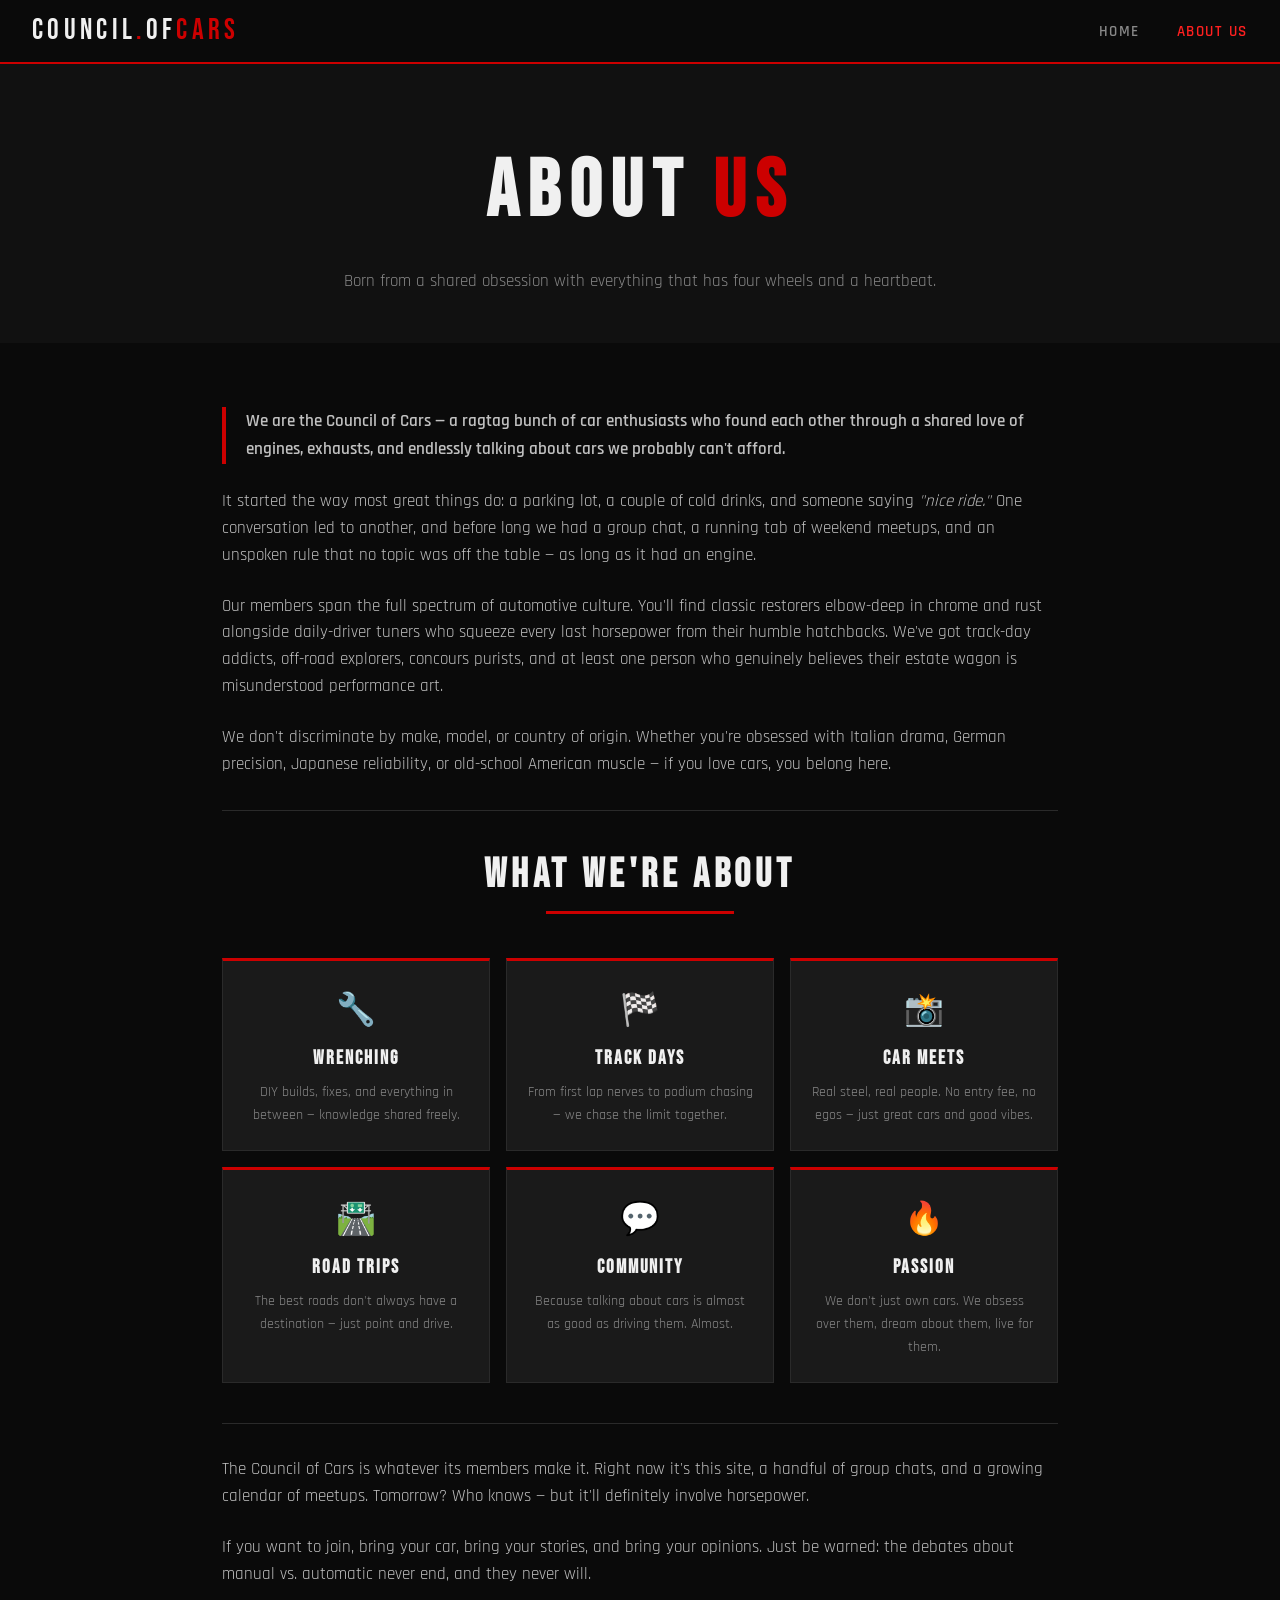
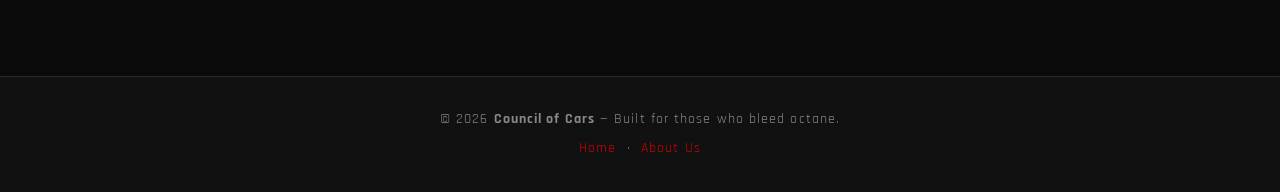
==== about.html @ 3a57ae69 "Add files via upload" ====
<!DOCTYPE html>
<html lang="en">
<head>
  <meta charset="UTF-8" />
  <meta name="viewport" content="width=device-width, initial-scale=1.0" />
  <title>Council of Cars — About Us</title>
  <meta name="description" content="We are the Council of Cars — a collective of petrolheads united by a passion for all things automotive." />
  <link rel="stylesheet" href="style.css" />
</head>
<body>

  <!-- ── HEADER ── -->
  <header>
    <a class="logo" href="index.html">Council<span>.</span>of<span>Cars</span></a>
    <nav>
      <a href="index.html">Home</a>
      <a href="about.html" class="active">About Us</a>
    </nav>
  </header>

  <!-- ── ABOUT HERO ── -->
  <section class="about-hero">
    <h1>About <span>Us</span></h1>
    <p>Born from a shared obsession with everything that has four wheels and a heartbeat.</p>
  </section>

  <!-- ── CONTENT ── -->
  <div class="about-content">

    <p class="about-intro">
      We are the Council of Cars — a ragtag bunch of car enthusiasts who found each other
      through a shared love of engines, exhausts, and endlessly talking about cars we probably
      can't afford.
    </p>

    <p>
      It started the way most great things do: a parking lot, a couple of cold drinks, and someone
      saying <em>"nice ride."</em> One conversation led to another, and before long we had a group
      chat, a running tab of weekend meetups, and an unspoken rule that no topic was off the table
      — as long as it had an engine.
    </p>

    <p>
      Our members span the full spectrum of automotive culture. You'll find classic restorers
      elbow-deep in chrome and rust alongside daily-driver tuners who squeeze every last
      horsepower from their humble hatchbacks. We've got track-day addicts, off-road explorers,
      concours purists, and at least one person who genuinely believes their estate wagon is
      misunderstood performance art.
    </p>

    <p>
      We don't discriminate by make, model, or country of origin. Whether you're obsessed with
      Italian drama, German precision, Japanese reliability, or old-school American muscle — if
      you love cars, you belong here.
    </p>

    <hr class="divider" />

    <!-- VALUES CARDS -->
    <div class="section-header" style="margin-bottom:1.5rem">
      <h2 class="section-title">What We're About</h2>
    </div>

    <div class="values-grid">
      <div class="value-card">
        <div class="icon">🔧</div>
        <h3>Wrenching</h3>
        <p>DIY builds, fixes, and everything in between — knowledge shared freely.</p>
      </div>
      <div class="value-card">
        <div class="icon">🏁</div>
        <h3>Track Days</h3>
        <p>From first lap nerves to podium chasing — we chase the limit together.</p>
      </div>
      <div class="value-card">
        <div class="icon">📸</div>
        <h3>Car Meets</h3>
        <p>Real steel, real people. No entry fee, no egos — just great cars and good vibes.</p>
      </div>
      <div class="value-card">
        <div class="icon">🛣️</div>
        <h3>Road Trips</h3>
        <p>The best roads don't always have a destination — just point and drive.</p>
      </div>
      <div class="value-card">
        <div class="icon">💬</div>
        <h3>Community</h3>
        <p>Because talking about cars is almost as good as driving them. Almost.</p>
      </div>
      <div class="value-card">
        <div class="icon">🔥</div>
        <h3>Passion</h3>
        <p>We don't just own cars. We obsess over them, dream about them, live for them.</p>
      </div>
    </div>

    <hr class="divider" />

    <p>
      The Council of Cars is whatever its members make it. Right now it's this site, a handful
      of group chats, and a growing calendar of meetups. Tomorrow? Who knows — but it'll
      definitely involve horsepower.
    </p>

    <p>
      If you want to join, bring your car, bring your stories, and bring your opinions.
      Just be warned: the debates about manual vs. automatic never end, and they never will.
    </p>

  </div><!-- /about-content -->

  <!-- ── FOOTER ── -->
  <footer>
    <p>© <span id="yr"></span> <strong>Council of Cars</strong> — Built for those who bleed octane.</p>
    <p style="margin-top:0.5rem">
      <a href="index.html">Home</a> &nbsp;·&nbsp; <a href="about.html">About Us</a>
    </p>
  </footer>

  <script>
    document.getElementById('yr').textContent = new Date().getFullYear();
  </script>

</body>
</html>
---- style.css ----
/* =============================================
   COUNCIL OF CARS — Global Styles
   Black · Red · White
   ============================================= */

@import url('https://fonts.googleapis.com/css2?family=Bebas+Neue&family=Rajdhani:wght@400;600;700&display=swap');

*, *::before, *::after { box-sizing: border-box; margin: 0; padding: 0; }

:root {
  --black:  #0a0a0a;
  --deep:   #111111;
  --panel:  #1a1a1a;
  --red:    #cc0000;
  --red-hot:#ff2020;
  --white:  #f0f0f0;
  --grey:   #888888;
  --border: #2a2a2a;
}

html { scroll-behavior: smooth; }

body {
  background: var(--black);
  color: var(--white);
  font-family: 'Rajdhani', sans-serif;
  font-size: 1.05rem;
  line-height: 1.6;
  min-height: 100vh;
}

/* ── HEADER / NAV ── */
header {
  position: sticky;
  top: 0;
  z-index: 100;
  background: var(--black);
  border-bottom: 2px solid var(--red);
  display: flex;
  align-items: center;
  justify-content: space-between;
  padding: 0 2rem;
  height: 64px;
}

.logo {
  font-family: 'Bebas Neue', sans-serif;
  font-size: 1.8rem;
  letter-spacing: 0.15em;
  color: var(--white);
  text-decoration: none;
}

.logo span { color: var(--red); }

nav a {
  color: var(--grey);
  text-decoration: none;
  font-weight: 600;
  font-size: 0.95rem;
  letter-spacing: 0.1em;
  text-transform: uppercase;
  margin-left: 2rem;
  transition: color 0.2s;
}

nav a:hover, nav a.active { color: var(--red-hot); }

/* ── HERO ── */
.hero {
  position: relative;
  background: var(--deep);
  text-align: center;
  padding: 5rem 2rem 4rem;
  overflow: hidden;
}

.hero::before {
  content: '';
  position: absolute;
  inset: 0;
  background: repeating-linear-gradient(
    -45deg,
    transparent,
    transparent 30px,
    rgba(204,0,0,0.04) 30px,
    rgba(204,0,0,0.04) 32px
  );
  pointer-events: none;
}

.hero-eyebrow {
  font-size: 0.85rem;
  letter-spacing: 0.4em;
  text-transform: uppercase;
  color: var(--red);
  margin-bottom: 0.75rem;
}

.hero h1 {
  font-family: 'Bebas Neue', sans-serif;
  font-size: clamp(3rem, 10vw, 7rem);
  letter-spacing: 0.1em;
  line-height: 1;
  color: var(--white);
  text-shadow: 0 0 40px rgba(204,0,0,0.5);
}

.hero h1 span { color: var(--red); }

.hero-sub {
  margin-top: 1rem;
  color: var(--grey);
  font-size: 1.1rem;
  letter-spacing: 0.05em;
}

/* ── SECTION TITLES ── */
.section-title {
  font-family: 'Bebas Neue', sans-serif;
  font-size: 2.5rem;
  letter-spacing: 0.12em;
  color: var(--white);
  position: relative;
  display: inline-block;
  margin-bottom: 0.25rem;
}

.section-title::after {
  content: '';
  display: block;
  height: 3px;
  background: var(--red);
  width: 60%;
  margin-top: 4px;
}

.section-header {
  text-align: center;
  margin-bottom: 2.5rem;
}

.section-header p {
  color: var(--grey);
  margin-top: 0.5rem;
  font-size: 1rem;
  letter-spacing: 0.05em;
}

.section-header .section-title::after {
  margin: 4px auto 0;
}

/* ── GALLERY ── */
#gallery {
  padding: 4rem 2rem;
  max-width: 1300px;
  margin: 0 auto;
}

.gallery-grid {
  display: grid;
  grid-template-columns: repeat(auto-fill, minmax(260px, 1fr));
  gap: 1rem;
}

.gallery-item {
  position: relative;
  aspect-ratio: 4/3;
  background: var(--panel);
  border: 1px solid var(--border);
  overflow: hidden;
  cursor: pointer;
  transition: transform 0.25s, border-color 0.25s;
}

.gallery-item:hover {
  transform: translateY(-4px);
  border-color: var(--red);
}

.gallery-item img {
  width: 100%;
  height: 100%;
  object-fit: cover;
  display: block;
  transition: transform 0.4s;
}

.gallery-item:hover img { transform: scale(1.06); }

/* Placeholder block shown when no real image */
.gallery-item .placeholder {
  width: 100%;
  height: 100%;
  display: flex;
  flex-direction: column;
  align-items: center;
  justify-content: center;
  background: linear-gradient(135deg, #1a1a1a 0%, #2a1010 100%);
  color: var(--grey);
  gap: 0.5rem;
}

.gallery-item .placeholder svg {
  width: 48px; height: 48px;
  opacity: 0.4;
}

.gallery-item .placeholder span {
  font-size: 0.8rem;
  letter-spacing: 0.15em;
  text-transform: uppercase;
  opacity: 0.5;
}

.gallery-item .caption {
  position: absolute;
  bottom: 0; left: 0; right: 0;
  padding: 0.5rem 0.75rem;
  background: linear-gradient(transparent, rgba(0,0,0,0.85));
  font-size: 0.82rem;
  font-weight: 600;
  letter-spacing: 0.08em;
  color: var(--white);
  opacity: 0;
  transition: opacity 0.25s;
}

.gallery-item:hover .caption { opacity: 1; }

/* ── LIGHTBOX ── */
#lightbox {
  display: none;
  position: fixed;
  inset: 0;
  background: rgba(0,0,0,0.92);
  z-index: 999;
  align-items: center;
  justify-content: center;
  flex-direction: column;
  padding: 2rem;
}

#lightbox.open { display: flex; }

#lightbox img {
  max-width: 90vw;
  max-height: 80vh;
  border: 2px solid var(--red);
  object-fit: contain;
}

#lightbox .lb-close {
  position: absolute;
  top: 1.5rem; right: 2rem;
  font-family: 'Bebas Neue', sans-serif;
  font-size: 2rem;
  color: var(--white);
  cursor: pointer;
  letter-spacing: 0.1em;
}

#lightbox .lb-close:hover { color: var(--red); }

/* ── ABOUT PAGE ── */
.about-hero {
  background: var(--deep);
  text-align: center;
  padding: 4rem 2rem 3rem;
}

.about-hero h1 {
  font-family: 'Bebas Neue', sans-serif;
  font-size: clamp(2.5rem, 8vw, 5rem);
  letter-spacing: 0.12em;
  color: var(--white);
}

.about-hero h1 span { color: var(--red); }

.about-hero p {
  color: var(--grey);
  margin-top: 0.75rem;
  font-size: 1.05rem;
}

.about-content {
  max-width: 900px;
  margin: 0 auto;
  padding: 4rem 2rem;
}

.about-intro {
  font-size: 1.25rem;
  font-weight: 600;
  color: var(--white);
  border-left: 4px solid var(--red);
  padding-left: 1.25rem;
  margin-bottom: 2.5rem;
  line-height: 1.7;
}

.about-content p {
  color: #c0c0c0;
  margin-bottom: 1.5rem;
  font-size: 1.05rem;
}

.values-grid {
  display: grid;
  grid-template-columns: repeat(auto-fill, minmax(200px, 1fr));
  gap: 1rem;
  margin: 2.5rem 0;
}

.value-card {
  background: var(--panel);
  border: 1px solid var(--border);
  border-top: 3px solid var(--red);
  padding: 1.5rem 1.25rem;
  text-align: center;
  transition: border-color 0.2s, transform 0.2s;
}

.value-card:hover {
  border-top-color: var(--red-hot);
  transform: translateY(-3px);
}

.value-card .icon {
  font-size: 2rem;
  margin-bottom: 0.5rem;
}

.value-card h3 {
  font-family: 'Bebas Neue', sans-serif;
  font-size: 1.2rem;
  letter-spacing: 0.1em;
  color: var(--white);
  margin-bottom: 0.4rem;
}

.value-card p {
  font-size: 0.88rem;
  color: var(--grey);
  margin: 0;
}

/* ── FOOTER ── */
footer {
  background: var(--deep);
  border-top: 1px solid var(--border);
  text-align: center;
  padding: 2rem;
  color: var(--grey);
  font-size: 0.85rem;
  letter-spacing: 0.08em;
}

footer a { color: var(--red); text-decoration: none; }
footer a:hover { color: var(--red-hot); }

/* ── UTILITY ── */
.red { color: var(--red); }
.divider {
  border: none;
  border-top: 1px solid var(--border);
  margin: 2rem 0;
}

/* ── RESPONSIVE ── */
@media (max-width: 600px) {
  header { padding: 0 1rem; }
  nav a { margin-left: 1rem; font-size: 0.85rem; }
  .gallery-grid { grid-template-columns: repeat(auto-fill, minmax(150px, 1fr)); }
}
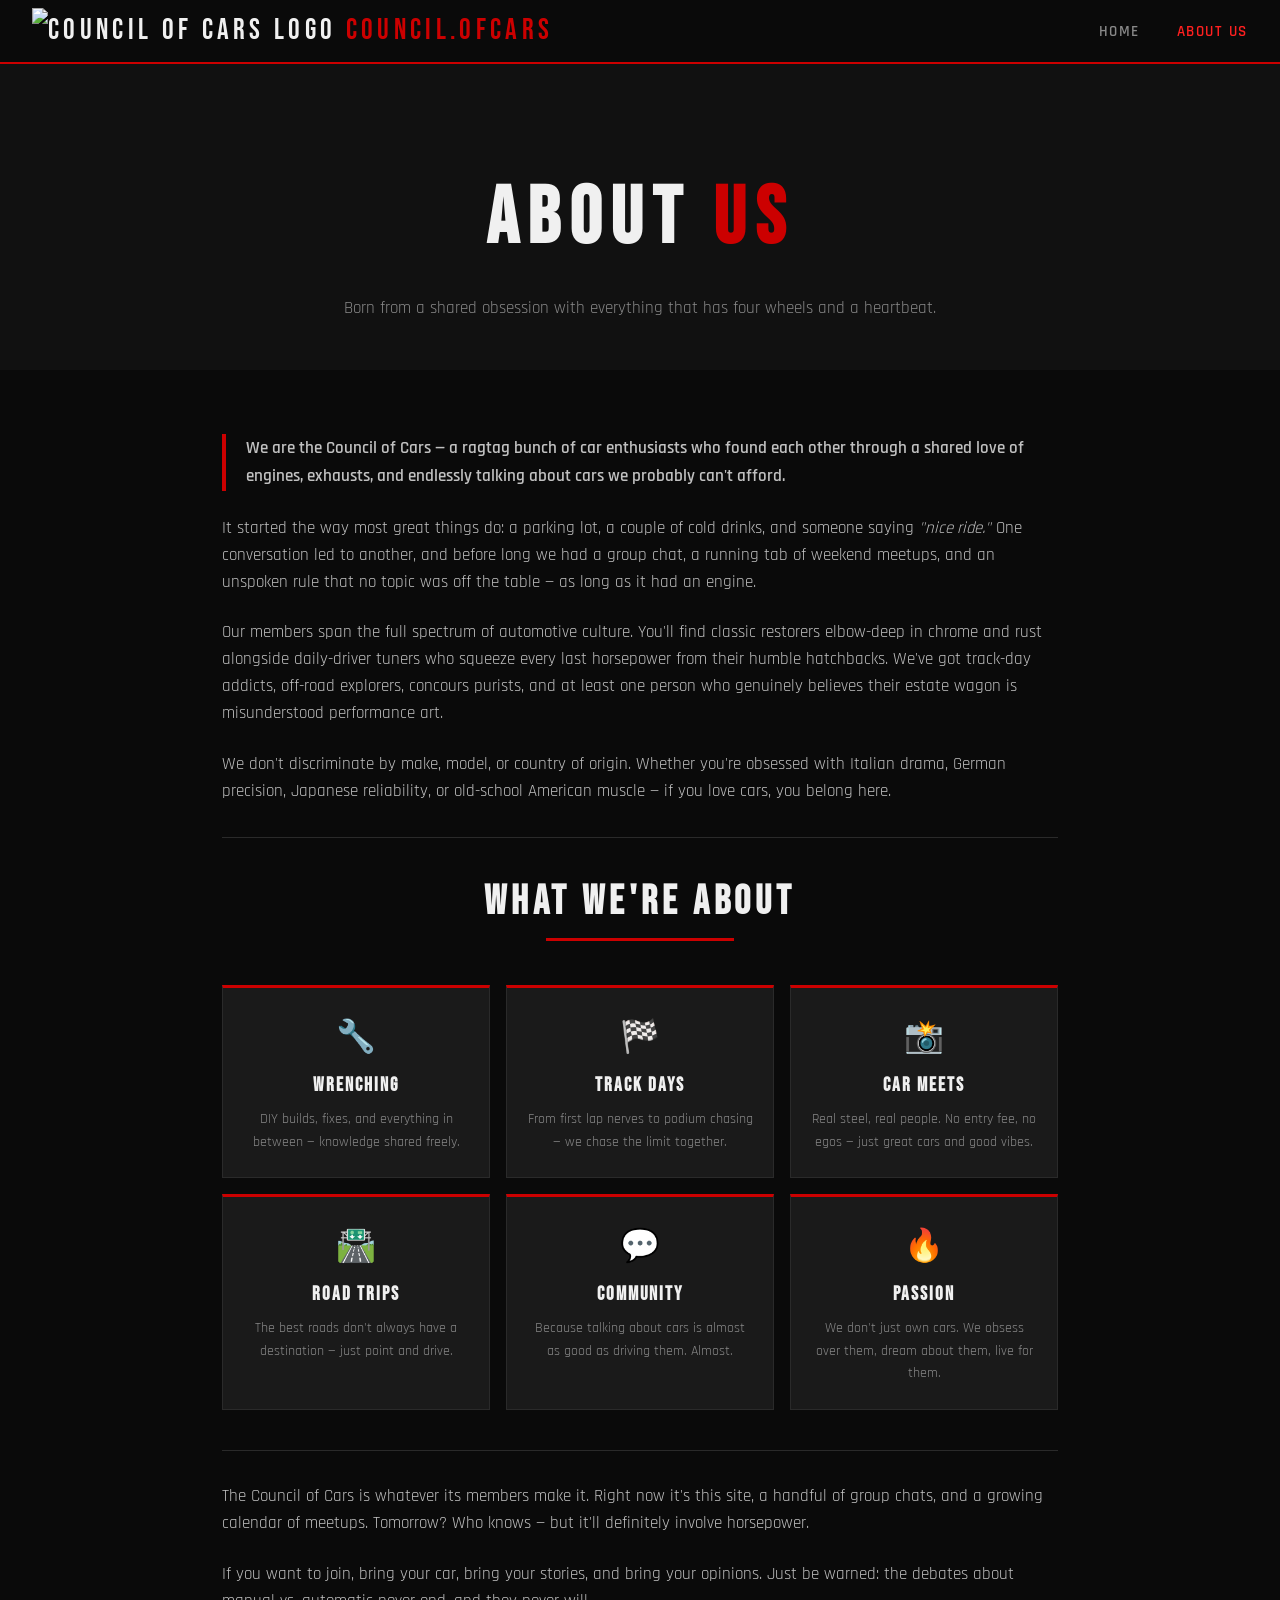
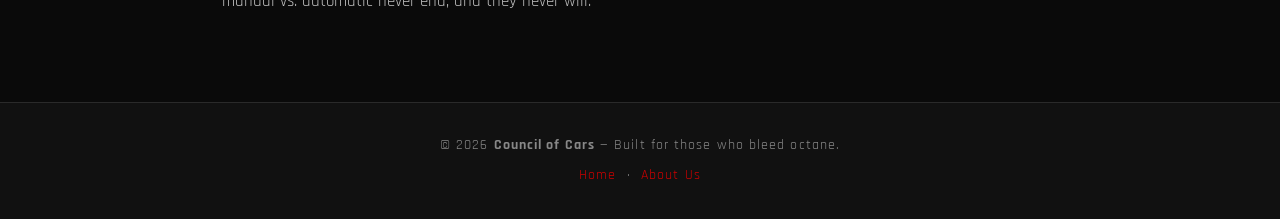
==== commit b90884ba: "Update about.html" ====
--- a/about.html
+++ b/about.html
@@ -11,7 +11,10 @@
 
   <!-- ── HEADER ── -->
   <header>
-    <a class="logo" href="index.html">Council<span>.</span>of<span>Cars</span></a>
+    <a class="logo" href="index.html">
+      <img class="logo-img" src="logo_car.png" alt="Council of Cars logo" />
+      <span class="logo-text">Council<span class="dot">.</span>of<span class="red">Cars</span></span>
+    </a>
     <nav>
       <a href="index.html">Home</a>
       <a href="about.html" class="active">About Us</a>
@@ -20,6 +23,7 @@
 
   <!-- ── ABOUT HERO ── -->
   <section class="about-hero">
+    <img class="logo-img-hero" src="logo_car.png" alt="" aria-hidden="true" />
     <h1>About <span>Us</span></h1>
     <p>Born from a shared obsession with everything that has four wheels and a heartbeat.</p>
   </section>
